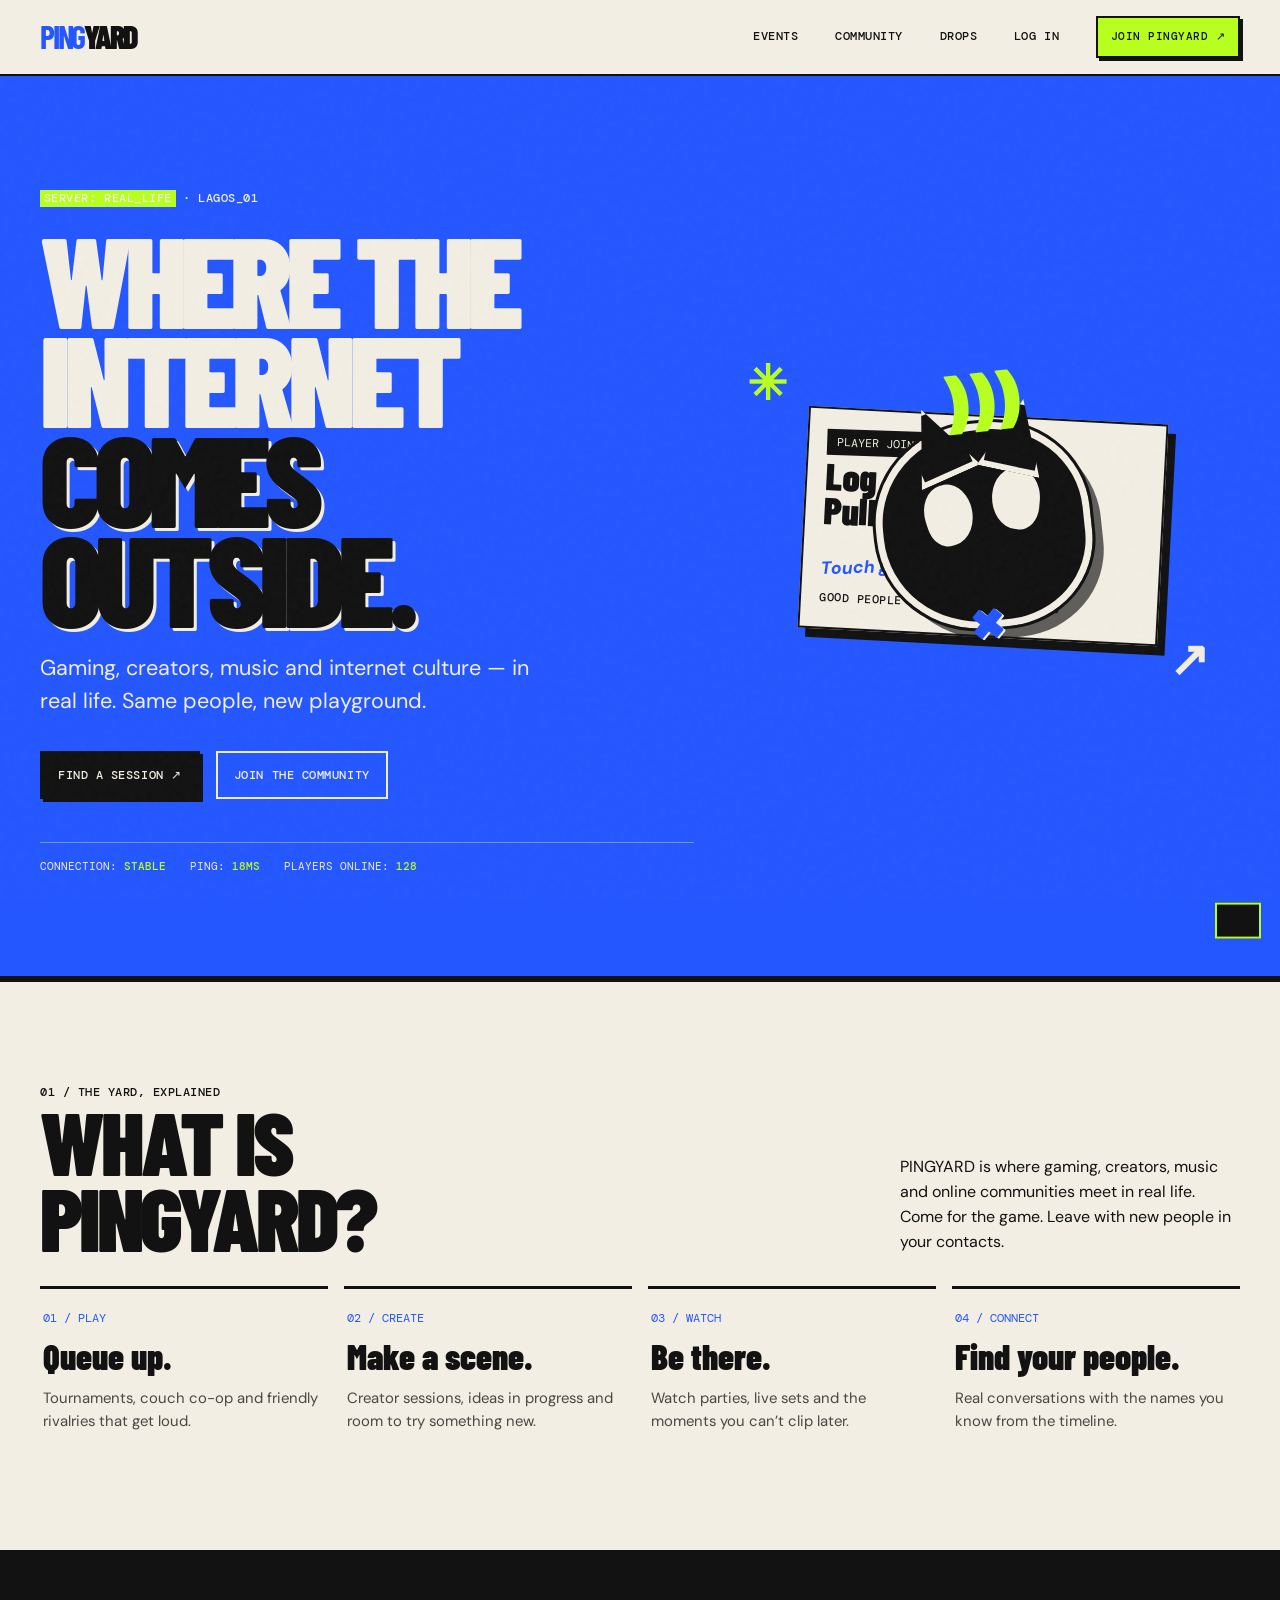
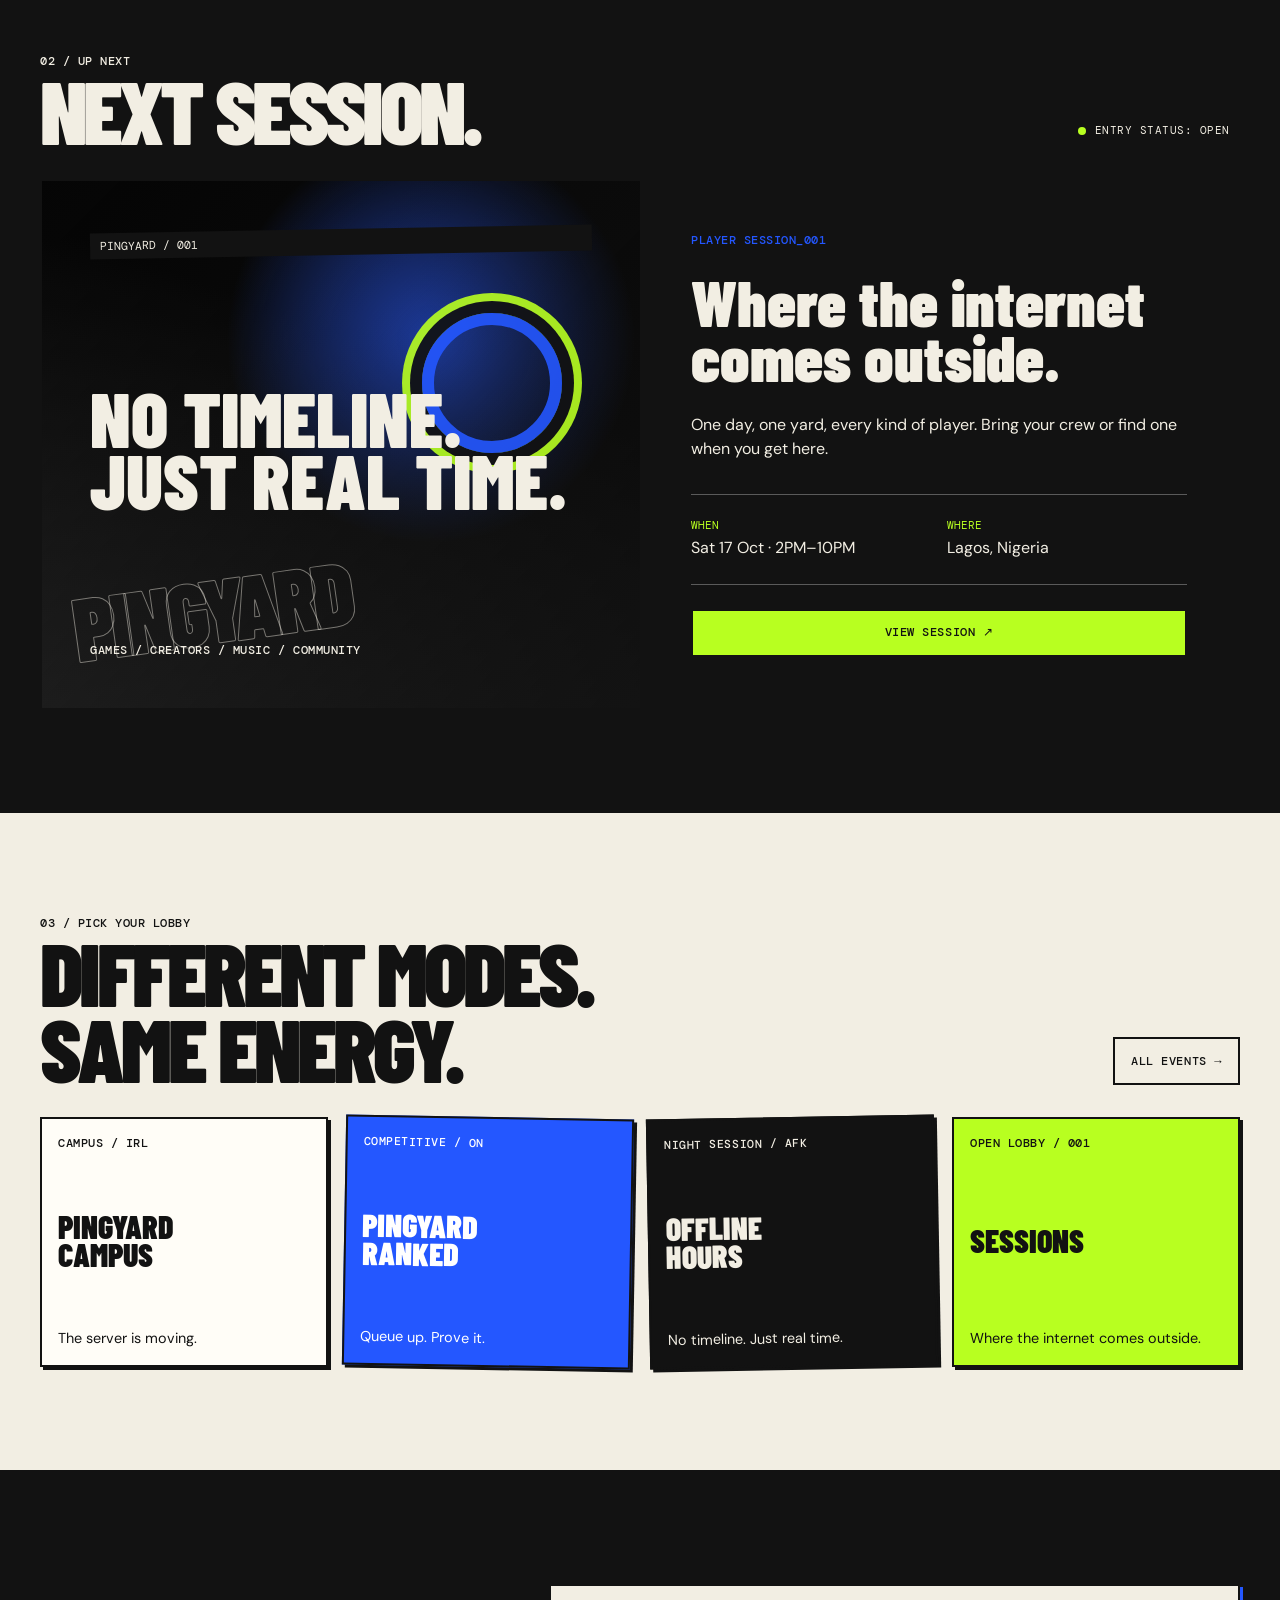
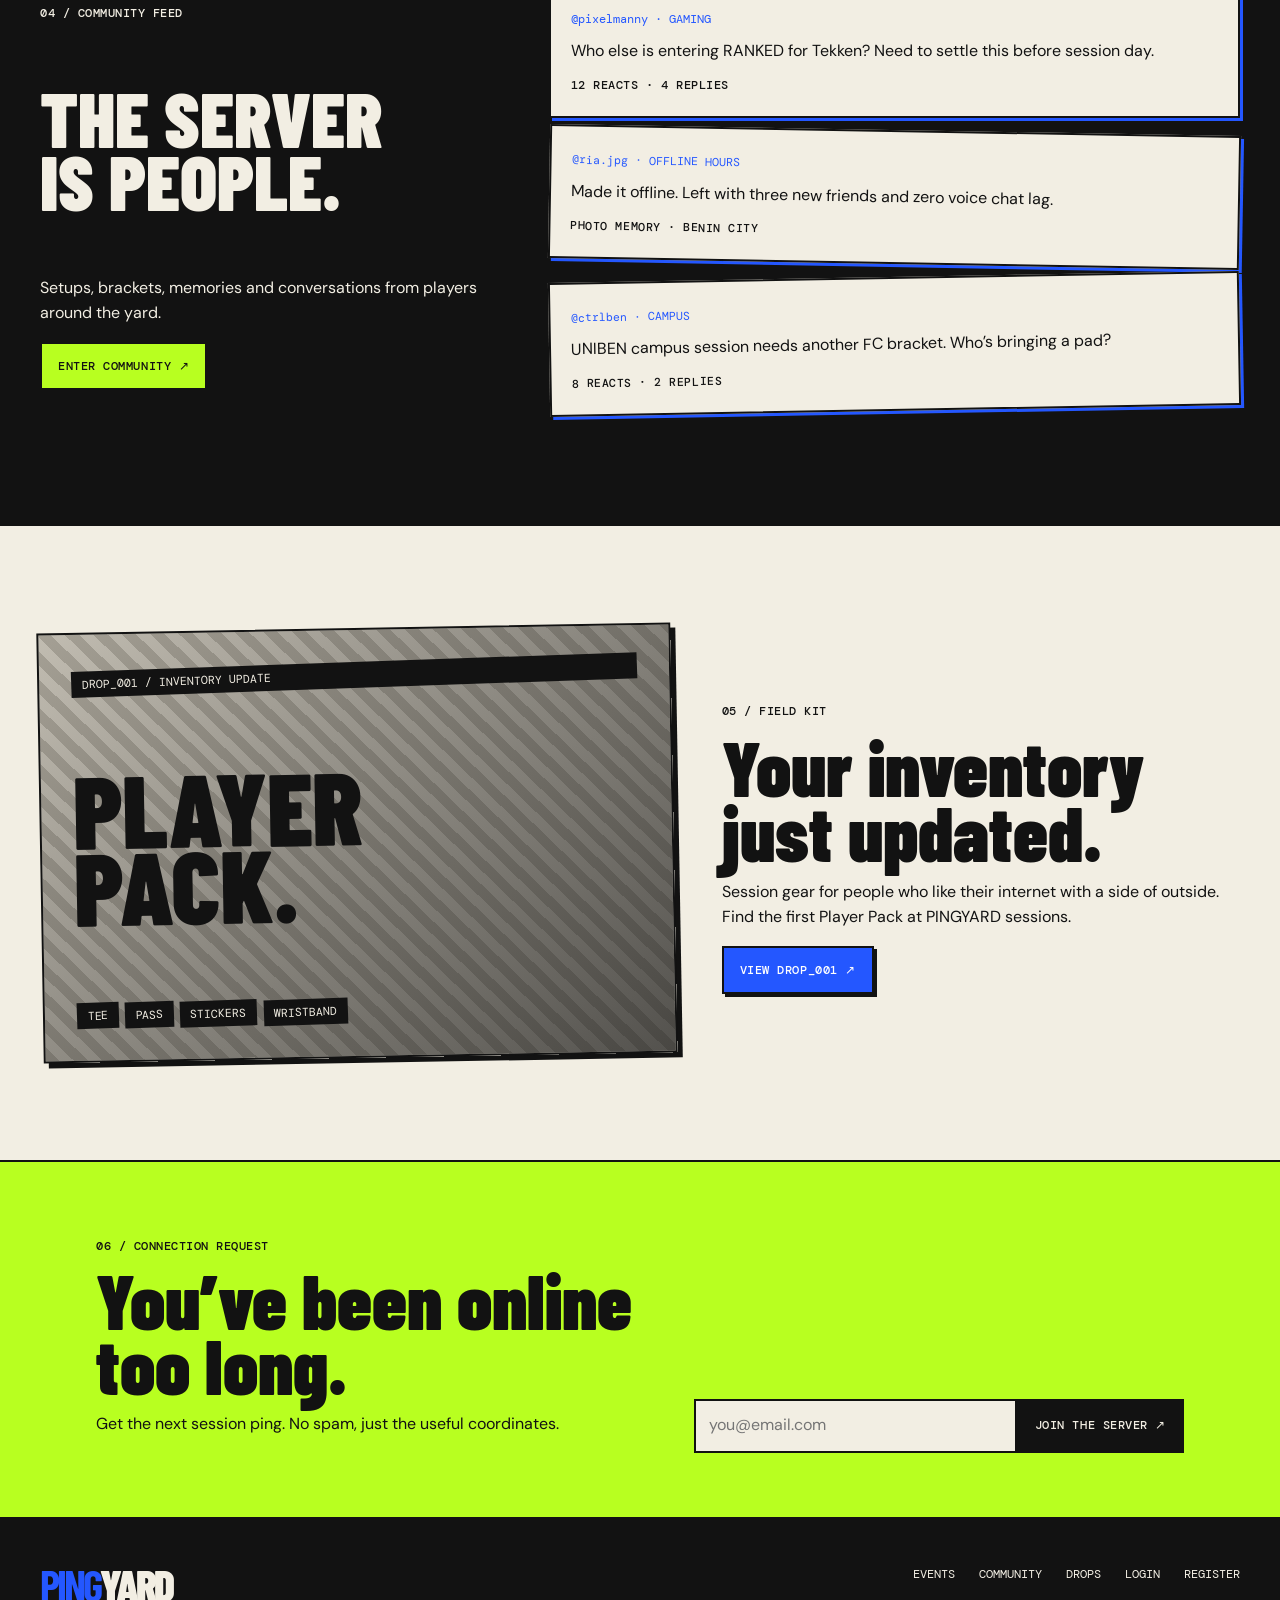
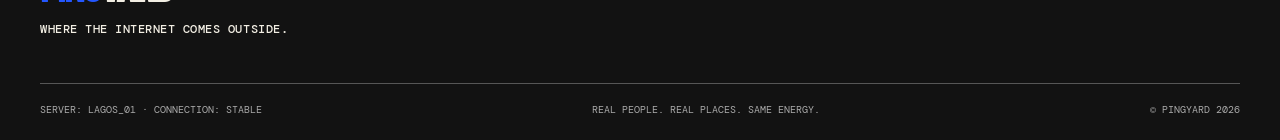
==== index.html @ 85963f4a "Add initial HTML structure for PINGYARD website including community, drops, events, and session page" ====
<!doctype html>
<html lang="en"><head><meta charset="utf-8"><meta name="viewport" content="width=device-width,initial-scale=1"><meta name="theme-color" content="#f2eee3"><meta name="description" content="Gaming, creators, music and internet culture — in real life. Find your next PINGYARD session."><meta property="og:title" content="PINGYARD — Where the Internet Comes Outside"><meta property="og:description" content="Gaming, creators, music and internet culture — in real life."><title>PINGYARD — Where the Internet Comes Outside</title><link rel="stylesheet" href="assets/css/main.css"></head>
<body><header class="site-header"><nav class="wrap nav-inner" aria-label="Main navigation"><a class="wordmark" href="./" aria-label="PINGYARD home"><b>PING</b>YARD</a><button class="nav-toggle" aria-label="Open menu" aria-expanded="false" aria-controls="primary-links"><span></span><span></span><span></span></button><div class="nav-links" id="primary-links"><a class="nav-link" href="events/">Events</a><a class="nav-link" href="community/">Community</a><a class="nav-link" href="drops/">Drops</a><a class="nav-link" href="login/">Log in</a><a class="button lime-btn nav-join" href="register/">Join PINGYARD ↗</a></div></nav></header>
<main><section class="hero"><div class="wrap hero-grid"><div><p class="eyebrow"><span class="marker">SERVER: REAL_LIFE</span> · LAGOS_01</p><h1>Where the internet <span>comes outside.</span></h1><p class="hero-copy">Gaming, creators, music and internet culture — in real life. Same people, new playground.</p><div class="hero-actions"><a class="button dark" href="events/">Find a session ↗</a><a class="button outline" href="community/">Join the community</a></div><div class="hero-stats"><span>Connection: <strong>stable</strong></span><span>Ping: <strong><span data-ping>18</span>ms</strong></span><span>Players online: <strong>128</strong></span></div></div><div class="hero-art" aria-label="PINGYARD glitch imp mascot illustration"><span class="spark one" aria-hidden="true">✳</span><span class="spark two" aria-hidden="true">↗</span><div class="imp" aria-hidden="true"><span class="imp-ping">)))</span><span class="imp-eye"></span><span class="imp-x">×</span></div><aside class="paper-card"><span class="tape-label">PLAYER JOINED</span><h2>Log off.<br>Pull up.</h2><p class="scribble">Touch grass. Bring a controller.</p><span class="eyebrow">GOOD PEOPLE / BETTER PLAYGROUNDS</span></aside></div></div></section>
<section class="section wrap"><div class="section-head"><div><p class="eyebrow section-kicker">01 / The yard, explained</p><h2>What is<br>PINGYARD?</h2></div><p>PINGYARD is where gaming, creators, music and online communities meet in real life. Come for the game. Leave with new people in your contacts.</p></div><div class="category-grid"><article class="category"><span class="category-no">01 / PLAY</span><h3>Queue up.</h3><p>Tournaments, couch co-op and friendly rivalries that get loud.</p></article><article class="category"><span class="category-no">02 / CREATE</span><h3>Make a scene.</h3><p>Creator sessions, ideas in progress and room to try something new.</p></article><article class="category"><span class="category-no">03 / WATCH</span><h3>Be there.</h3><p>Watch parties, live sets and the moments you can’t clip later.</p></article><article class="category"><span class="category-no">04 / CONNECT</span><h3>Find your people.</h3><p>Real conversations with the names you know from the timeline.</p></article></div></section>
<section class="section dark-section"><div class="wrap"><div class="section-head"><div><p class="eyebrow section-kicker">02 / Up next</p><h2>Next session.</h2></div><span class="status-label">Entry status: open</span></div><div class="session-feature"><div class="session-poster"><span class="tape-label">PINGYARD / 001</span><div class="poster-sun" aria-hidden="true"></div><strong class="poster-title">No timeline.<br>Just real time.</strong><span class="eyebrow">GAMES / CREATORS / MUSIC / COMMUNITY</span></div><div class="session-info"><span class="eyebrow blue">PLAYER SESSION_001</span><h3>Where the internet comes outside.</h3><p>One day, one yard, every kind of player. Bring your crew or find one when you get here.</p><div class="event-meta"><div><strong>WHEN</strong>Sat 17 Oct · 2PM–10PM</div><div><strong>WHERE</strong>Lagos, Nigeria</div></div><a class="button lime-btn" href="events/session-001/">View session ↗</a></div></div></div></section>
<section class="section wrap"><div class="section-head"><div><p class="eyebrow section-kicker">03 / Pick your lobby</p><h2>Different modes.<br>Same energy.</h2></div><a class="button outline" href="events/">All events →</a></div><div class="type-grid"><article class="type-card"><span class="eyebrow">CAMPUS / IRL</span><h3>PINGYARD<br>Campus</h3><p>The server is moving.</p></article><article class="type-card"><span class="eyebrow">COMPETITIVE / ON</span><h3>PINGYARD<br>Ranked</h3><p>Queue up. Prove it.</p></article><article class="type-card"><span class="eyebrow">NIGHT SESSION / AFK</span><h3>Offline<br>Hours</h3><p>No timeline. Just real time.</p></article><article class="type-card"><span class="eyebrow">OPEN LOBBY / 001</span><h3>Sessions</h3><p>Where the internet comes outside.</p></article></div></section>
<section class="section dark-section"><div class="wrap community-tease"><div><p class="eyebrow section-kicker">04 / Community feed</p><h2 class="tease-note">The server<br>is people.</h2><p>Setups, brackets, memories and conversations from players around the yard.</p><a class="button lime-btn" href="community/">Enter community ↗</a></div><div><article class="post-mini"><span class="player">@pixelmanny · GAMING</span><p>Who else is entering RANKED for Tekken? Need to settle this before session day.</p><span class="eyebrow">12 REACTS · 4 REPLIES</span></article><article class="post-mini"><span class="player">@ria.jpg · OFFLINE HOURS</span><p>Made it offline. Left with three new friends and zero voice chat lag.</p><span class="eyebrow">PHOTO MEMORY · BENIN CITY</span></article><article class="post-mini"><span class="player">@ctrlben · CAMPUS</span><p>UNIBEN campus session needs another FC bracket. Who’s bringing a pad?</p><span class="eyebrow">8 REACTS · 2 REPLIES</span></article></div></div></section>
<section class="section wrap"><div class="pack-feature"><div class="pack-art"><span class="tape-label">DROP_001 / INVENTORY UPDATE</span><h3>Player<br>Pack.</h3><div class="pack-items"><span class="tape-label">TEE</span><span class="tape-label">PASS</span><span class="tape-label">STICKERS</span><span class="tape-label">WRISTBAND</span></div></div><div class="pack-copy"><p class="eyebrow">05 / Field kit</p><h2>Your inventory just updated.</h2><p>Session gear for people who like their internet with a side of outside. Find the first Player Pack at PINGYARD sessions.</p><a class="button" href="drops/">View Drop_001 ↗</a></div></div></section>
<section class="newsletter"><div class="wrap newsletter-inner"><div><p class="eyebrow">06 / Connection request</p><h2>You’ve been online<br>too long.</h2><p>Get the next session ping. No spam, just the useful coordinates.</p></div><form class="newsletter-form" id="newsletter-form"><label class="hidden" for="newsletter-email">Email address</label><input id="newsletter-email" name="email" type="email" placeholder="you@email.com" required><button class="button dark" type="submit">Join the server ↗</button></form></div></section></main>
<footer class="site-footer"><div class="wrap"><div class="footer-top"><div class="footer-brand"><a class="wordmark" href="./"><b>PING</b>YARD</a><p class="eyebrow">Where the internet comes outside.</p></div><div class="footer-links"><a href="events/">Events</a><a href="community/">Community</a><a href="drops/">Drops</a><a href="login/">Login</a><a href="register/">Register</a></div></div><div class="footer-bottom"><span>SERVER: LAGOS_01 · CONNECTION: STABLE</span><span>REAL PEOPLE. REAL PLACES. SAME ENERGY.</span><span>© PINGYARD 2026</span></div></div></footer><div class="toast" id="toast" role="status" aria-live="polite"></div><script src="assets/js/main.js" defer></script></body></html>
---- assets/css/main.css ----
@import url('https://fonts.googleapis.com/css2?family=Barlow+Condensed:wght@600;700;800;900&family=DM+Mono:wght@400;500&family=DM+Sans:wght@400;500;600;700;800&display=swap');
:root{--blue:#2457ff;--lime:#b8ff20;--orange:#ff5a1f;--ink:#121212;--paper:#f2eee3;--white:#fffdf7;--muted:#77756f;--line:rgba(18,18,18,.2);--mono:'DM Mono',monospace;--display:'Barlow Condensed',Impact,sans-serif;--body:'DM Sans',Arial,sans-serif;--space:clamp(1rem,3vw,2rem);--max:1200px;--shadow:5px 5px 0 var(--ink)}
*{box-sizing:border-box}html{scroll-behavior:smooth}body{margin:0;background:var(--paper);color:var(--ink);font:16px/1.55 var(--body);overflow-x:hidden}body:before{content:"";position:fixed;inset:0;pointer-events:none;z-index:10;opacity:.12;background-image:url("data:image/svg+xml,%3Csvg viewBox='0 0 180 180' xmlns='http://www.w3.org/2000/svg'%3E%3Cfilter id='n'%3E%3CfeTurbulence type='fractalNoise' baseFrequency='.8' numOctaves='3' stitchTiles='stitch'/%3E%3C/filter%3E%3Crect width='100%25' height='100%25' filter='url(%23n)' opacity='.22'/%3E%3C/svg%3E")}img{max-width:100%;display:block}a{color:inherit}button,input,textarea,select{font:inherit}button,a{touch-action:manipulation}button:focus-visible,a:focus-visible,input:focus-visible,textarea:focus-visible,select:focus-visible{outline:3px solid var(--blue);outline-offset:3px}.wrap{width:min(var(--max),calc(100% - 2*var(--space)));margin-inline:auto}.eyebrow,.mono,.status-label,.tag,.nav-link,.button,.filter-btn,.system-panel,.meta{font-family:var(--mono);text-transform:uppercase;letter-spacing:.045em}.eyebrow{font-size:.72rem;font-weight:500}.blue{color:var(--blue)}.lime{color:#548100}.marker{background:var(--lime);padding:.1em .34em;box-decoration-break:clone;-webkit-box-decoration-break:clone}.tape-label{display:inline-block;padding:.35rem .65rem;background:var(--ink);color:var(--paper);font: .72rem var(--mono);transform:rotate(-1deg);text-transform:uppercase}.status-label{display:inline-flex;align-items:center;gap:.55rem;background:var(--ink);color:var(--paper);padding:.45rem .65rem;font-size:.69rem}.status-label:before{content:"";width:8px;height:8px;background:var(--lime);border-radius:50%;animation:blink 1.5s steps(2) infinite}.status-label.orange:before{background:var(--orange)}@keyframes blink{50%{opacity:.22}}.button{display:inline-flex;align-items:center;justify-content:center;min-height:48px;padding:.8rem 1rem;background:var(--blue);border:2px solid var(--ink);box-shadow:3px 3px 0 var(--ink);color:white;text-decoration:none;font-size:.76rem;font-weight:500;transition:transform .16s,box-shadow .16s;cursor:pointer}.button:hover{transform:translate(2px,2px);box-shadow:1px 1px 0 var(--ink)}.button.dark{background:var(--ink);color:var(--paper)}.button.lime-btn{background:var(--lime);color:var(--ink)}.button.outline{background:transparent;color:var(--ink);box-shadow:none}.site-header{position:sticky;top:0;z-index:20;background:var(--paper);border-bottom:2px solid var(--ink)}.nav-inner{min-height:74px;display:flex;align-items:center;justify-content:space-between;gap:1rem}.wordmark{text-decoration:none;font:900 2rem/.85 var(--display);letter-spacing:-.07em;color:var(--ink);white-space:nowrap}.wordmark b{color:var(--blue)}.nav-links{display:flex;align-items:center;gap:clamp(1rem,3vw,2.3rem)}.nav-link{text-decoration:none;font-size:.72rem;font-weight:500;position:relative}.nav-link:hover,.nav-link[aria-current=page]{color:var(--blue)}.nav-link[aria-current=page]:after{content:"";position:absolute;bottom:-8px;left:0;width:100%;height:4px;background:var(--lime)}.nav-join{min-height:42px;padding:.55rem .8rem;font-size:.7rem}.nav-toggle{display:none;border:2px solid var(--ink);background:transparent;padding:.5rem;min-width:44px;min-height:44px}.nav-toggle span{display:block;width:21px;height:2px;background:var(--ink);margin:4px}.hero{background:var(--blue);color:var(--paper);position:relative;overflow:hidden;border-bottom:6px solid var(--ink)}.hero-grid{display:grid;grid-template-columns:1.12fr .88fr;gap:2rem;align-items:center;min-height:min(690px,calc(100vh - 74px));padding-block:clamp(3rem,8vw,7rem)}.hero h1{font:900 clamp(4.6rem,10vw,9.8rem)/.78 var(--display);letter-spacing:-.055em;margin:1.3rem 0 1.5rem;text-transform:uppercase;max-width:760px}.hero h1 span{display:block;color:var(--ink);text-shadow:3px 3px 0 var(--paper);}.hero-copy{font-size:clamp(1.1rem,2vw,1.35rem);max-width:490px}.hero-actions{display:flex;gap:1rem;flex-wrap:wrap;margin-top:2rem}.hero .button.outline{border-color:var(--paper);color:var(--paper)}.hero-art{position:relative;min-height:435px;display:grid;place-items:center}.paper-card{position:absolute;background:var(--paper);color:var(--ink);box-shadow:8px 9px 0 var(--ink);border:2px solid var(--ink);padding:1.15rem;transform:rotate(3deg);width:min(360px,90%)}.paper-card h2{font:900 2.35rem/.9 var(--display);margin:.3rem 0}.paper-card .scribble{font:italic 700 1.1rem var(--body);transform:rotate(-5deg);color:var(--blue)}.imp{width:215px;height:205px;background:var(--ink);border:7px solid var(--paper);outline:3px solid var(--ink);border-radius:48% 46% 42% 48%;position:relative;transform:rotate(-6deg);box-shadow:10px 12px 0 rgba(18,18,18,.65);z-index:1}.imp:before,.imp:after{content:"";position:absolute;top:-28px;width:52px;height:62px;background:var(--ink);border:6px solid var(--paper);clip-path:polygon(50% 0,100% 100%,0 100%)}.imp:before{left:30px;transform:rotate(-18deg)}.imp:after{right:27px;transform:rotate(18deg)}.imp-eye{position:absolute;top:51px;left:43px;width:48px;height:61px;background:var(--paper);border-radius:55% 50% 60% 42%;transform:rotate(-12deg)}.imp-eye:after{content:"";position:absolute;right:-69px;top:5px;width:48px;height:61px;background:var(--paper);border-radius:50% 55% 42% 60%;transform:rotate(23deg)}.imp-ping{position:absolute;top:-56px;left:72px;color:var(--lime);font:900 4.4rem/.7 var(--display);z-index:2}.imp-x{position:absolute;bottom:-23px;left:78px;font:900 5rem/.7 var(--display);color:var(--blue);text-shadow:2px 2px var(--paper);z-index:2}.spark{position:absolute;font:900 3rem var(--display);color:var(--lime)}.spark.one{left:4%;top:10%}.spark.two{right:6%;bottom:13%;color:var(--paper)}.hero-stats{display:flex;gap:1.5rem;flex-wrap:wrap;margin-top:2.7rem;padding-top:1rem;border-top:1px solid rgba(255,255,255,.35);font: .68rem var(--mono);text-transform:uppercase}.hero-stats strong{color:var(--lime);font-weight:500}.section{padding-block:clamp(4rem,8vw,7rem)}.section-head{display:flex;align-items:end;justify-content:space-between;gap:2rem;margin-bottom:2rem}.section-head h2,.page-title{font:900 clamp(3rem,7vw,6.2rem)/.85 var(--display);letter-spacing:-.045em;text-transform:uppercase;margin:0}.section-head p{max-width:340px;margin:0}.section-kicker{margin:0 0 .8rem}.category-grid{display:grid;grid-template-columns:repeat(4,1fr);gap:1rem}.category{border-top:3px solid var(--ink);padding:1rem .2rem 0}.category-no{font: .72rem var(--mono);color:var(--blue)}.category h3{font:900 2.2rem/.9 var(--display);margin:.65rem 0}.category p{font-size:.93rem;color:#484743}.dark-section{background:var(--ink);color:var(--paper)}.session-feature{display:grid;grid-template-columns:1fr 1fr;min-height:430px;background:var(--ink);color:var(--paper);border:2px solid var(--ink);box-shadow:var(--shadow)}.session-poster{min-height:410px;display:flex;flex-direction:column;justify-content:space-between;padding:clamp(1.5rem,4vw,3rem);background:linear-gradient(135deg,rgba(18,18,18,.12),rgba(18,18,18,.78)),radial-gradient(circle at 65% 30%,var(--blue),transparent 38%),linear-gradient(20deg,#242424,#030303 65%);position:relative;overflow:hidden}.session-poster:after{content:"PINGYARD";position:absolute;left:5%;bottom:12%;font:900 clamp(3rem,7vw,7rem)/.8 var(--display);letter-spacing:-.07em;color:transparent;-webkit-text-stroke:1px rgba(242,238,227,.45);transform:rotate(-8deg)}.poster-title{position:relative;z-index:1;font:900 clamp(3.1rem,6vw,5rem)/.8 var(--display);text-transform:uppercase}.poster-sun{position:absolute;right:13%;top:25%;width:140px;height:140px;border:12px solid var(--blue);border-radius:50%;box-shadow:0 0 0 12px var(--ink),0 0 0 20px var(--lime);opacity:.9}.session-info{padding:clamp(1.5rem,4vw,3.25rem);display:flex;flex-direction:column;justify-content:center}.session-info h3{font:900 clamp(2.5rem,5vw,4.2rem)/.86 var(--display);margin:1.5rem 0 .8rem}.event-meta{display:grid;grid-template-columns:1fr 1fr;gap:1rem;padding:1.4rem 0;border-top:1px solid #5a5a5a;border-bottom:1px solid #5a5a5a;margin:1rem 0 1.5rem}.event-meta strong{display:block;font: .7rem var(--mono);color:var(--lime);margin-bottom:.3rem}.type-grid{display:grid;grid-template-columns:repeat(4,1fr);gap:1rem}.type-card{min-height:250px;border:2px solid var(--ink);padding:1rem;display:flex;flex-direction:column;justify-content:space-between;background:var(--white);box-shadow:3px 3px var(--ink);transition:transform .2s}.type-card:nth-child(2){background:var(--blue);color:white;transform:rotate(1deg)}.type-card:nth-child(3){background:var(--ink);color:var(--paper);transform:rotate(-1deg)}.type-card:nth-child(4){background:var(--lime)}.type-card:hover{transform:translateY(-5px) rotate(0)}.type-card h3{font:900 2rem/.88 var(--display);text-transform:uppercase;margin:.6rem 0}.type-card p{margin:0;font-size:.9rem}.community-tease{display:grid;grid-template-columns:.8fr 1.2fr;gap:3rem;align-items:center}.tease-note{font:900 clamp(3rem,6vw,5.8rem)/.82 var(--display);text-transform:uppercase}.post-mini{padding:1.25rem;background:var(--paper);color:var(--ink);border:2px solid var(--ink);margin:.75rem 0;box-shadow:3px 3px var(--blue)}.post-mini:nth-child(2){transform:rotate(1deg)}.post-mini:nth-child(3){transform:rotate(-1deg)}.post-mini p{margin:.5rem 0}.player{font: .72rem var(--mono);color:var(--blue)}.pack-feature{display:grid;grid-template-columns:1.1fr .9fr;gap:3rem;align-items:center}.pack-art{min-height:430px;background:linear-gradient(140deg,rgba(18,18,18,.2),rgba(18,18,18,.7)),repeating-linear-gradient(45deg,#c9c3b5 0 10px,#ede7d9 10px 20px);border:2px solid var(--ink);padding:2rem;display:flex;flex-direction:column;justify-content:space-between;box-shadow:var(--shadow);transform:rotate(-1deg)}.pack-art h3{font:900 clamp(4rem,8vw,7rem)/.75 var(--display);margin:1rem 0;text-transform:uppercase;max-width:6ch}.pack-items{display:flex;gap:.4rem;flex-wrap:wrap}.pack-copy h2{font:900 clamp(3rem,6vw,5rem)/.85 var(--display);margin:.8rem 0 1rem}.newsletter{background:var(--lime);padding:clamp(2rem,6vw,4rem);border-block:2px solid var(--ink)}.newsletter-inner{display:flex;align-items:end;justify-content:space-between;gap:2rem}.newsletter h2{font:900 clamp(2.8rem,6vw,5rem)/.84 var(--display);margin:.5rem 0}.newsletter-form{display:flex;max-width:490px;width:100%}.newsletter-form input{min-width:0;flex:1;padding:.8rem;border:2px solid var(--ink);background:var(--paper)}.newsletter-form .button{box-shadow:none}.site-footer{background:var(--ink);color:var(--paper);padding:3rem 0 1.5rem}.footer-top{display:flex;justify-content:space-between;gap:2rem;align-items:start;padding-bottom:2rem;border-bottom:1px solid #565656}.footer-brand .wordmark{color:var(--paper);font-size:2.7rem}.footer-links{display:flex;gap:1.5rem;flex-wrap:wrap;font: .72rem var(--mono);text-transform:uppercase}.footer-links a{text-decoration:none}.footer-bottom{display:flex;justify-content:space-between;gap:1rem;padding-top:1.2rem;font: .65rem var(--mono);color:#aaa}.page-hero{padding:clamp(3.5rem,8vw,6rem) 0 2.5rem;border-bottom:2px solid var(--ink);background:var(--paper)}.page-hero p{max-width:580px;margin:1.1rem 0 0}.page-title{font-size:clamp(3.8rem,10vw,8rem)}.filters{display:flex;align-items:center;gap:.65rem;flex-wrap:wrap;margin:1.5rem 0 2rem}.filter-btn{background:transparent;border:1px solid var(--ink);padding:.55rem .75rem;font-size:.68rem;cursor:pointer}.filter-btn[aria-pressed=true]{background:var(--ink);color:var(--lime)}.event-grid{display:grid;grid-template-columns:repeat(2,1fr);gap:1.2rem}.event-card{border:2px solid var(--ink);background:var(--white);box-shadow:4px 4px 0 var(--ink);display:grid;grid-template-columns:.85fr 1.15fr;min-height:240px}.event-thumb{padding:1rem;display:flex;flex-direction:column;justify-content:space-between;background:var(--blue);color:white;overflow:hidden;position:relative}.event-thumb:after{content:"";position:absolute;width:150px;height:150px;border:12px solid rgba(255,255,255,.75);border-radius:50%;right:-38px;bottom:22px;box-shadow:0 0 0 12px rgba(18,18,18,.8),0 0 0 20px var(--lime)}.event-card:nth-child(2) .event-thumb{background:var(--lime);color:var(--ink)}.event-card:nth-child(3) .event-thumb{background:var(--ink)}.event-card:nth-child(4) .event-thumb{background:var(--orange)}.event-thumb strong{font:900 2rem/.85 var(--display);position:relative;z-index:1}.event-details{padding:1.2rem;display:flex;flex-direction:column;align-items:start}.event-details h2{font:900 1.8rem/.9 var(--display);margin:.7rem 0}.event-details p{margin:.25rem 0 .9rem;font-size:.9rem}.event-details .button{margin-top:auto}.detail-hero{background:var(--ink);color:var(--paper);padding:clamp(3rem,7vw,6rem) 0}.detail-grid{display:grid;grid-template-columns:.85fr 1.15fr;gap:3rem;align-items:center}.detail-poster{aspect-ratio:4/5;background:radial-gradient(circle at 65% 25%,var(--blue),transparent 32%),linear-gradient(145deg,#202020,#050505);border:7px solid var(--paper);outline:2px solid var(--ink);padding:1.5rem;display:flex;flex-direction:column;justify-content:space-between;transform:rotate(-2deg);box-shadow:10px 10px var(--blue)}.detail-poster h2{font:900 clamp(3rem,7vw,6rem)/.8 var(--display);margin:0}.detail-content h1{font:900 clamp(3.2rem,7vw,6.5rem)/.8 var(--display);margin:1.3rem 0}.detail-content p{max-width:520px}.detail-facts{display:flex;gap:1.2rem;flex-wrap:wrap;font: .72rem var(--mono);text-transform:uppercase;margin:1.5rem 0}.detail-section-grid{display:grid;grid-template-columns:1fr 1fr;gap:3rem}.activity-list{display:grid;grid-template-columns:1fr 1fr;gap:.7rem}.activity-list span{padding:.8rem;border-bottom:1px solid var(--line);font-weight:700}.system-panel{background:var(--ink);color:var(--paper);padding:1.2rem;font-size:.72rem}.system-panel strong{color:var(--lime)}.community-layout{display:grid;grid-template-columns:minmax(0,760px) minmax(220px,300px);gap:2rem;align-items:start}.community-toolbar{display:flex;align-items:center;justify-content:space-between;gap:1rem;flex-wrap:wrap}.post-card{background:var(--white);border:2px solid var(--ink);padding:1.2rem;margin:1rem 0;box-shadow:3px 3px 0 var(--ink)}.post-head{display:flex;gap:.7rem;align-items:center}.avatar{width:42px;height:42px;border-radius:50%;background:var(--blue);color:white;display:grid;place-items:center;font:900 1.1rem var(--display);border:2px solid var(--ink)}.post-head .player{color:var(--ink);font-weight:700}.post-head small{display:block;color:var(--muted);font: .66rem var(--mono)}.post-category{margin-left:auto;font: .65rem var(--mono);text-transform:uppercase;background:var(--lime);padding:.3rem .45rem}.post-card>p{margin:1rem 0}.post-photo{height:180px;display:grid;place-items:center;background:linear-gradient(135deg,var(--blue),#101010);color:white;font:900 2rem var(--display);text-align:center;text-transform:uppercase}.post-actions{display:flex;gap:.7rem;border-top:1px solid var(--line);padding-top:.8rem}.text-button{border:0;background:transparent;cursor:pointer;font: .7rem var(--mono);text-transform:uppercase;padding:.35rem}.text-button[aria-pressed=true]{color:var(--blue)}.comments{display:none;border-top:1px solid var(--line);padding-top:.8rem;margin-top:.8rem}.comments.open{display:block}.comment-row{font-size:.86rem;padding:.5rem 0}.side-card{padding:1.2rem;border:2px solid var(--ink);background:var(--lime);margin:1rem 0}.side-card h3{font:900 1.7rem/.9 var(--display);margin:.4rem 0}.side-card p{font-size:.88rem}.form-card{background:var(--white);border:2px solid var(--ink);padding:clamp(1.3rem,4vw,2.5rem);box-shadow:var(--shadow)}.form-field{display:grid;gap:.35rem;margin:1rem 0}.form-field label{font: .7rem var(--mono);text-transform:uppercase}.form-field input,.form-field textarea,.form-field select{width:100%;padding:.8rem .85rem;border:1.5px solid var(--ink);background:var(--paper);min-height:48px}.form-field textarea{min-height:120px;resize:vertical}.form-help{font-size:.78rem;color:#555}.form-layout{display:grid;grid-template-columns:1fr .8fr;gap:3rem;align-items:center;padding-block:4rem}.auth-art{background:var(--blue);color:var(--paper);padding:2rem;min-height:480px;display:flex;flex-direction:column;justify-content:space-between;overflow:hidden;position:relative;border:2px solid var(--ink)}.auth-art h2{font:900 clamp(3rem,7vw,6rem)/.8 var(--display);margin:0;position:relative;z-index:1}.auth-art .imp{transform:scale(1.2) rotate(8deg);align-self:center;margin:2rem}.auth-note{background:var(--lime);color:var(--ink);padding:.6rem;font:italic 700 1.2rem var(--body);align-self:end;transform:rotate(-3deg)}.modal-backdrop{position:fixed;inset:0;z-index:50;background:rgba(18,18,18,.72);display:none;place-items:center;padding:1rem}.modal-backdrop.open{display:grid}.modal{background:var(--paper);border:3px solid var(--ink);box-shadow:8px 8px 0 var(--blue);width:min(560px,100%);max-height:min(90vh,850px);overflow:auto;padding:1.4rem}.modal-head{display:flex;align-items:start;justify-content:space-between}.modal-head h2{font:900 2.5rem/.9 var(--display);margin:.3rem 0}.modal-close{background:none;border:2px solid var(--ink);width:42px;height:42px;font-size:1.35rem;cursor:pointer}.toast{position:fixed;bottom:1.2rem;right:1.2rem;z-index:60;background:var(--ink);color:var(--lime);padding:1rem 1.3rem;border:2px solid var(--lime);font: .72rem var(--mono);transform:translateY(160%);transition:transform .2s}.toast.show{transform:translateY(0)}.empty-state{text-align:center;padding:2rem;border:1px dashed var(--ink);margin:1rem 0}.hidden{display:none!important}
@media(max-width:850px){.nav-links{gap:1rem}.nav-link{font-size:.66rem}.hero-grid{grid-template-columns:1.05fr .95fr}.hero-art{min-height:350px}.category-grid,.type-grid{grid-template-columns:repeat(2,1fr)}.community-layout{grid-template-columns:1fr}.community-sidebar{display:grid;grid-template-columns:1fr 1fr;gap:1rem}.event-grid{grid-template-columns:1fr}.form-layout{gap:1.5rem}}
@media(max-width:640px){:root{--space:1.15rem}.nav-inner{min-height:64px}.nav-toggle{display:block}.nav-join{display:none}.nav-links{display:none;position:absolute;top:64px;left:0;right:0;padding:1rem 1.15rem 1.3rem;background:var(--paper);border-bottom:2px solid var(--ink);flex-direction:column;align-items:stretch;gap:0}.nav-links.open{display:flex}.nav-link{padding:.85rem 0;border-bottom:1px solid var(--line);font-size:.78rem}.nav-link[aria-current=page]:after{display:none}.hero-grid{grid-template-columns:1fr;min-height:unset;padding-block:3.2rem 2rem;gap:1rem}.hero h1{font-size:clamp(4rem,19vw,6.8rem);margin:.9rem 0 1.1rem}.hero-copy{font-size:1rem}.hero-art{min-height:295px;margin-top:.7rem}.imp{transform:scale(.78) rotate(-6deg)}.paper-card{width:250px;padding:.8rem}.paper-card h2{font-size:1.8rem}.hero-stats{gap:.7rem 1.2rem;margin-top:1.8rem}.section-head{display:block}.section-head p{margin-top:1rem}.category-grid{gap:1.5rem .9rem}.category h3{font-size:1.9rem}.session-feature,.pack-feature,.community-tease,.detail-grid,.detail-section-grid,.form-layout{grid-template-columns:1fr}.session-poster{min-height:330px}.session-info{padding:1.4rem}.type-grid{gap:.7rem}.type-card{min-height:210px;padding:.8rem}.type-card h3{font-size:1.7rem}.tease-note{font-size:3.3rem}.pack-art{min-height:340px}.newsletter-inner{display:block}.newsletter-form{margin-top:1.5rem}.footer-top,.footer-bottom{display:block}.footer-links{margin-top:1.5rem;gap:1rem}.footer-bottom span{display:block;margin-top:.6rem}.page-title{font-size:clamp(3.7rem,19vw,6rem)}.event-card{grid-template-columns:.75fr 1.25fr;min-height:225px}.event-thumb strong{font-size:1.55rem}.event-details{padding:.9rem}.event-details h2{font-size:1.5rem}.detail-poster{aspect-ratio:1/1;max-width:340px;margin:0 auto}.detail-content h1{font-size:3.7rem}.activity-list{grid-template-columns:1fr 1fr}.community-sidebar{grid-template-columns:1fr}.auth-art{min-height:330px}.auth-art .imp{transform:scale(.8) rotate(8deg);margin:1rem}.form-layout{padding-block:2rem}.form-layout>section{order:0}.form-layout>.auth-art{order:-1}.post-card{padding:1rem}.filters{gap:.45rem}.filter-btn{padding:.5rem .6rem;font-size:.62rem}}
@media(prefers-reduced-motion:reduce){*,*:before,*:after{scroll-behavior:auto!important;animation-duration:.01ms!important;animation-iteration-count:1!important;transition-duration:.01ms!important}}
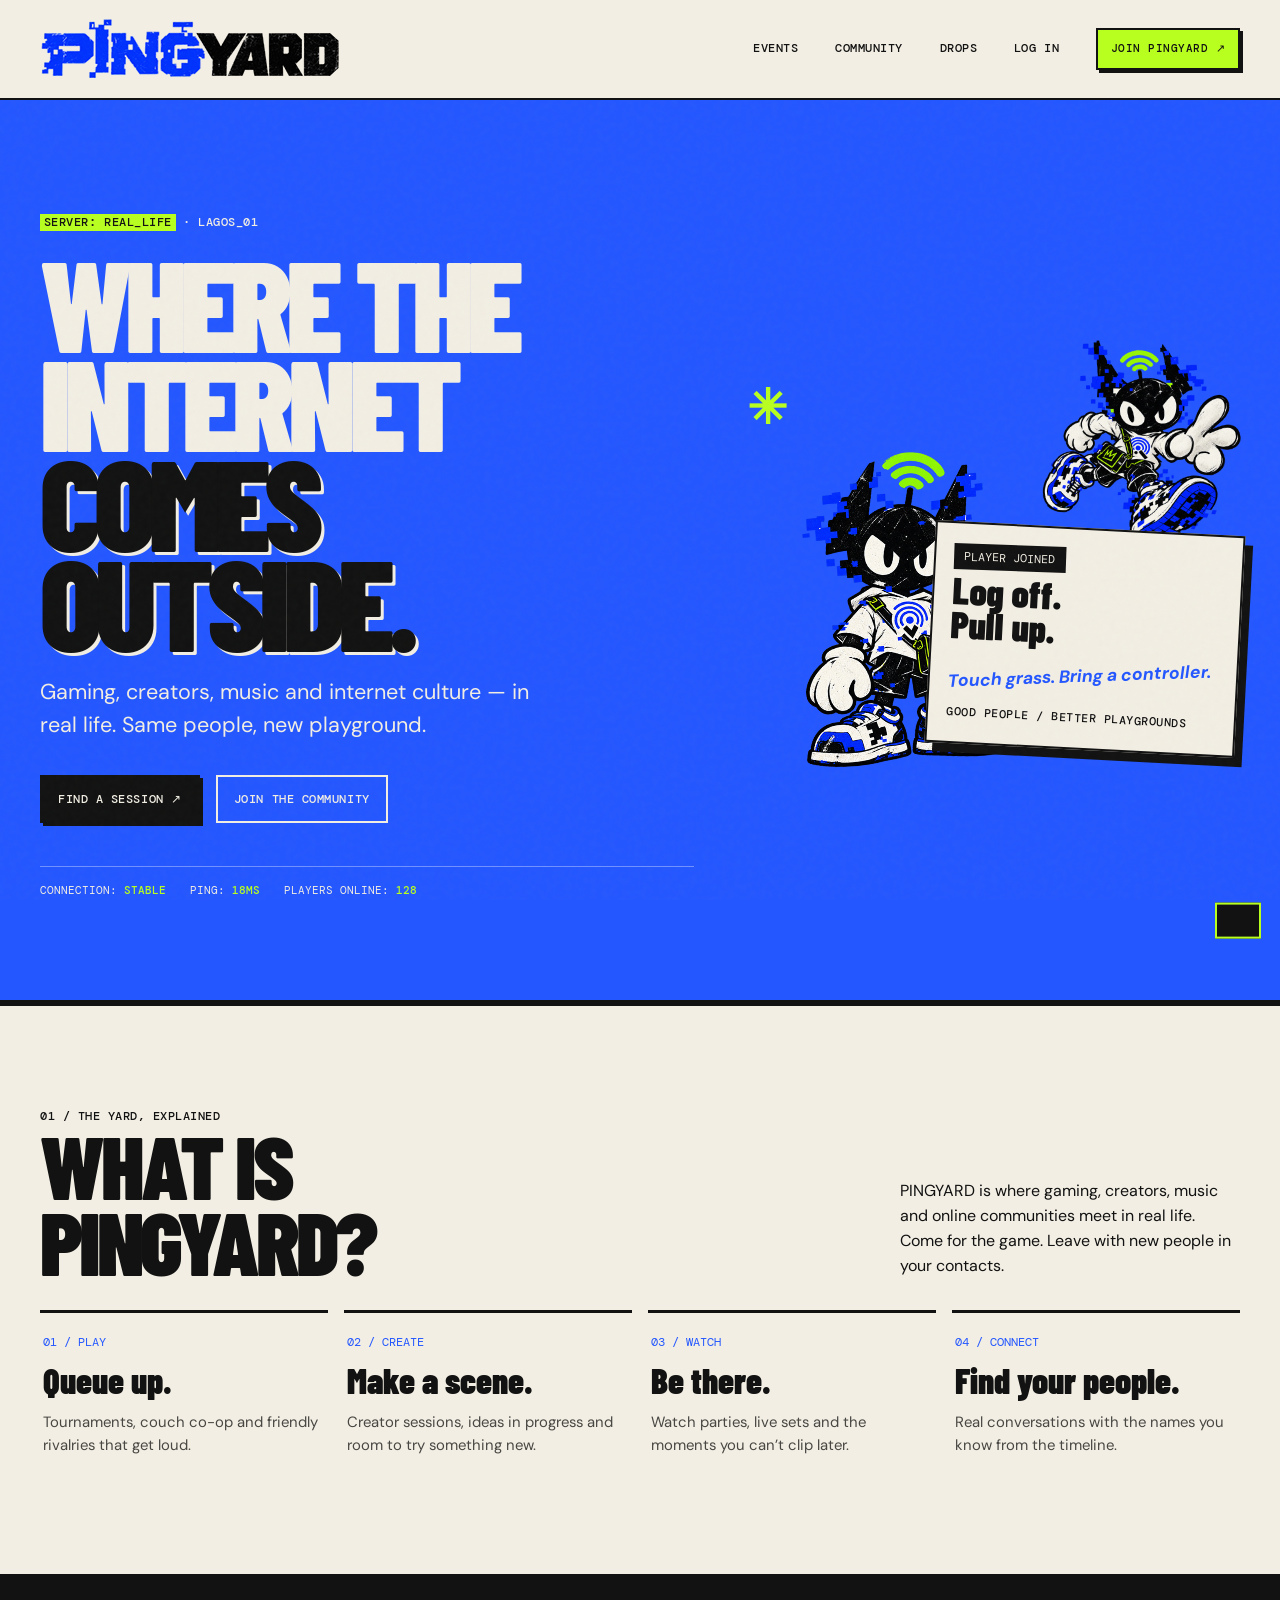
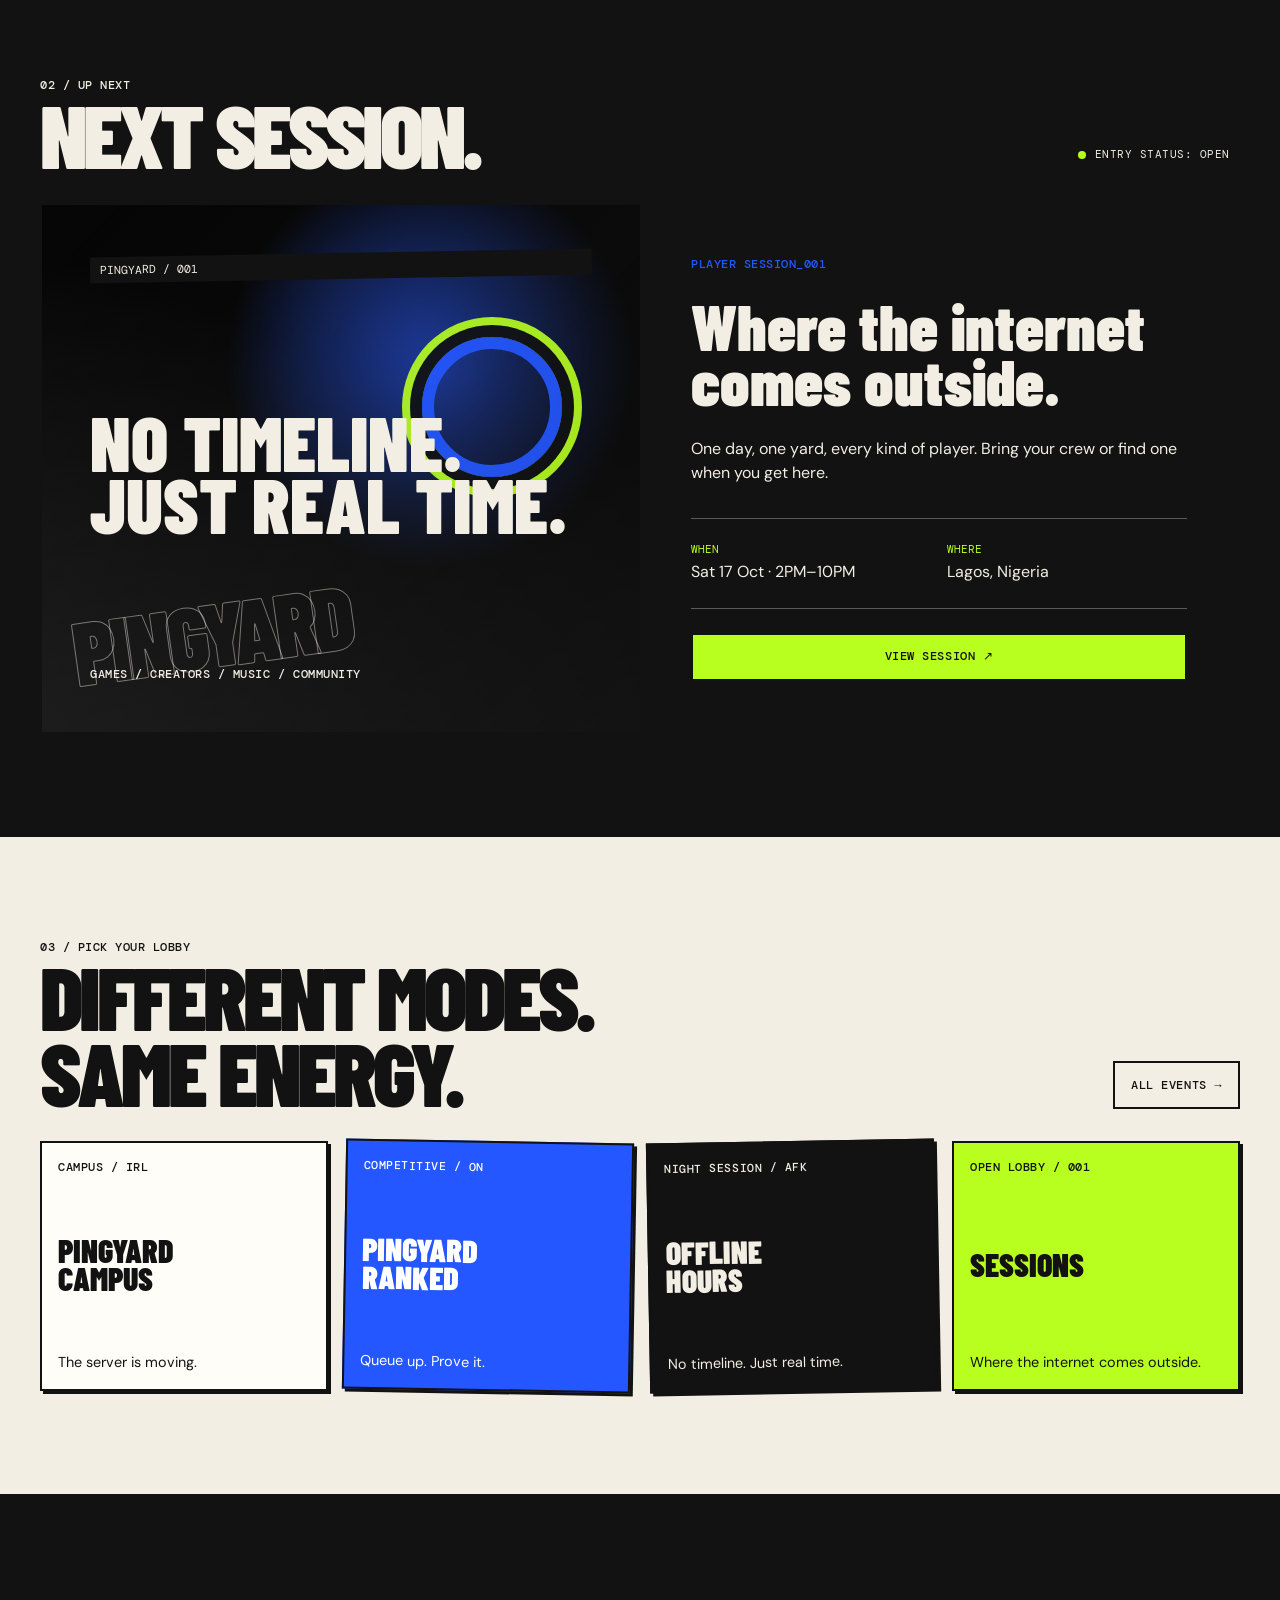
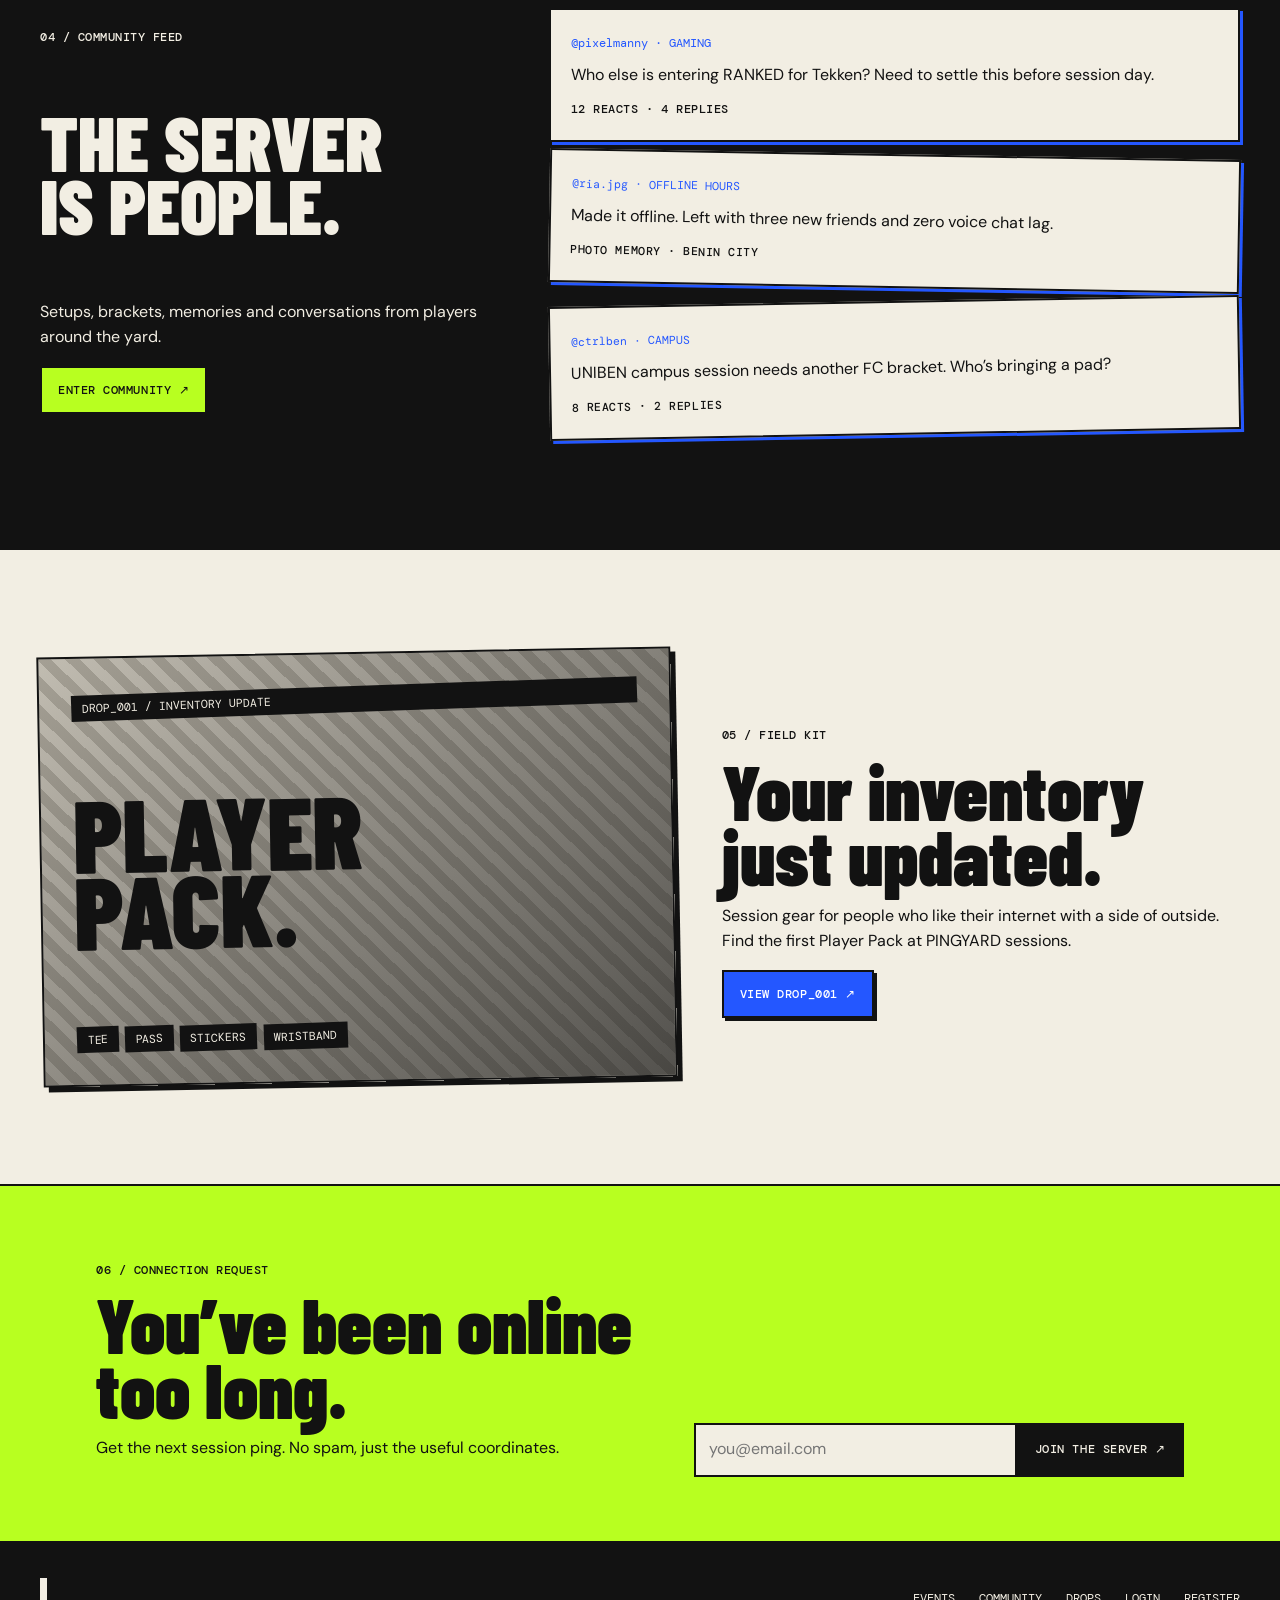
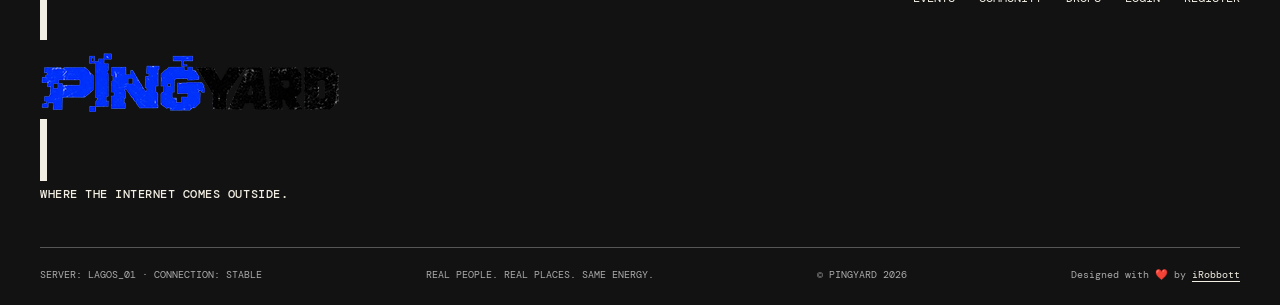
==== commit 5eb5ecfc: "Refactor code structure for improved readability and maintainability" ====
--- a/index.html
+++ b/index.html
@@ -1,11 +1,11 @@
 <!doctype html>
-<html lang="en"><head><meta charset="utf-8"><meta name="viewport" content="width=device-width,initial-scale=1"><meta name="theme-color" content="#f2eee3"><meta name="description" content="Gaming, creators, music and internet culture — in real life. Find your next PINGYARD session."><meta property="og:title" content="PINGYARD — Where the Internet Comes Outside"><meta property="og:description" content="Gaming, creators, music and internet culture — in real life."><title>PINGYARD — Where the Internet Comes Outside</title><link rel="stylesheet" href="assets/css/main.css"></head>
-<body><header class="site-header"><nav class="wrap nav-inner" aria-label="Main navigation"><a class="wordmark" href="./" aria-label="PINGYARD home"><b>PING</b>YARD</a><button class="nav-toggle" aria-label="Open menu" aria-expanded="false" aria-controls="primary-links"><span></span><span></span><span></span></button><div class="nav-links" id="primary-links"><a class="nav-link" href="events/">Events</a><a class="nav-link" href="community/">Community</a><a class="nav-link" href="drops/">Drops</a><a class="nav-link" href="login/">Log in</a><a class="button lime-btn nav-join" href="register/">Join PINGYARD ↗</a></div></nav></header>
-<main><section class="hero"><div class="wrap hero-grid"><div><p class="eyebrow"><span class="marker">SERVER: REAL_LIFE</span> · LAGOS_01</p><h1>Where the internet <span>comes outside.</span></h1><p class="hero-copy">Gaming, creators, music and internet culture — in real life. Same people, new playground.</p><div class="hero-actions"><a class="button dark" href="events/">Find a session ↗</a><a class="button outline" href="community/">Join the community</a></div><div class="hero-stats"><span>Connection: <strong>stable</strong></span><span>Ping: <strong><span data-ping>18</span>ms</strong></span><span>Players online: <strong>128</strong></span></div></div><div class="hero-art" aria-label="PINGYARD glitch imp mascot illustration"><span class="spark one" aria-hidden="true">✳</span><span class="spark two" aria-hidden="true">↗</span><div class="imp" aria-hidden="true"><span class="imp-ping">)))</span><span class="imp-eye"></span><span class="imp-x">×</span></div><aside class="paper-card"><span class="tape-label">PLAYER JOINED</span><h2>Log off.<br>Pull up.</h2><p class="scribble">Touch grass. Bring a controller.</p><span class="eyebrow">GOOD PEOPLE / BETTER PLAYGROUNDS</span></aside></div></div></section>
+<html lang="en"><head><meta charset="utf-8"><meta name="viewport" content="width=device-width,initial-scale=1"><meta name="theme-color" content="#f2eee3"><meta name="description" content="Gaming, creators, music and internet culture — in real life. Find your next PINGYARD session."><meta property="og:title" content="PINGYARD — Where the Internet Comes Outside"><meta property="og:description" content="Gaming, creators, music and internet culture — in real life."><title>PINGYARD — Where the Internet Comes Outside</title><link rel="stylesheet" href="assets/css/main.css"><link rel="icon" type="image/png" href="favicon.png"><meta property="og:image" content="og-img.png"><meta property="og:image:width" content="640"><meta property="og:image:height" content="320"><meta property="og:image:alt" content="PINGYARD. Where the internet comes outside"></head>
+<body><header class="site-header"><nav class="wrap nav-inner" aria-label="Main navigation"><a class="wordmark" href="./" aria-label="PINGYARD home"><img src="assets/images/brand/logo.png" alt="PINGYARD"></a><button class="nav-toggle" aria-label="Open menu" aria-expanded="false" aria-controls="primary-links"><span></span><span></span><span></span></button><div class="nav-links" id="primary-links"><a class="nav-link" href="events/">Events</a><a class="nav-link" href="community/">Community</a><a class="nav-link" href="drops/">Drops</a><a class="nav-link" href="login/">Log in</a><a class="button lime-btn nav-join" href="register/">Join PINGYARD ↗</a></div></nav></header>
+<main><section class="hero"><div class="wrap hero-grid"><div><p class="eyebrow"><span class="marker">SERVER: REAL_LIFE</span> · LAGOS_01</p><h1>Where the internet <span>comes outside.</span></h1><p class="hero-copy">Gaming, creators, music and internet culture — in real life. Same people, new playground.</p><div class="hero-actions"><a class="button dark" href="events/">Find a session ↗</a><a class="button outline" href="community/">Join the community</a></div><div class="hero-stats"><span>Connection: <strong>stable</strong></span><span>Ping: <strong><span data-ping>18</span>ms</strong></span><span>Players online: <strong>128</strong></span></div></div><div class="hero-art" aria-label="PINGYARD glitch imp mascot illustration"><span class="spark one" aria-hidden="true">✳</span><span class="spark two" aria-hidden="true">↗</span><img class="mascot-primary" src="assets/images/brand/mascot-1.png" alt="PINGYARD glitch imp mascot, standing"> <img class="mascot-secondary" src="assets/images/brand/mascot-2.png" alt="PINGYARD glitch imp mascot, jumping"><aside class="paper-card"><span class="tape-label">PLAYER JOINED</span><h2>Log off.<br>Pull up.</h2><p class="scribble">Touch grass. Bring a controller.</p><span class="eyebrow">GOOD PEOPLE / BETTER PLAYGROUNDS</span></aside></div></div></section>
 <section class="section wrap"><div class="section-head"><div><p class="eyebrow section-kicker">01 / The yard, explained</p><h2>What is<br>PINGYARD?</h2></div><p>PINGYARD is where gaming, creators, music and online communities meet in real life. Come for the game. Leave with new people in your contacts.</p></div><div class="category-grid"><article class="category"><span class="category-no">01 / PLAY</span><h3>Queue up.</h3><p>Tournaments, couch co-op and friendly rivalries that get loud.</p></article><article class="category"><span class="category-no">02 / CREATE</span><h3>Make a scene.</h3><p>Creator sessions, ideas in progress and room to try something new.</p></article><article class="category"><span class="category-no">03 / WATCH</span><h3>Be there.</h3><p>Watch parties, live sets and the moments you can’t clip later.</p></article><article class="category"><span class="category-no">04 / CONNECT</span><h3>Find your people.</h3><p>Real conversations with the names you know from the timeline.</p></article></div></section>
 <section class="section dark-section"><div class="wrap"><div class="section-head"><div><p class="eyebrow section-kicker">02 / Up next</p><h2>Next session.</h2></div><span class="status-label">Entry status: open</span></div><div class="session-feature"><div class="session-poster"><span class="tape-label">PINGYARD / 001</span><div class="poster-sun" aria-hidden="true"></div><strong class="poster-title">No timeline.<br>Just real time.</strong><span class="eyebrow">GAMES / CREATORS / MUSIC / COMMUNITY</span></div><div class="session-info"><span class="eyebrow blue">PLAYER SESSION_001</span><h3>Where the internet comes outside.</h3><p>One day, one yard, every kind of player. Bring your crew or find one when you get here.</p><div class="event-meta"><div><strong>WHEN</strong>Sat 17 Oct · 2PM–10PM</div><div><strong>WHERE</strong>Lagos, Nigeria</div></div><a class="button lime-btn" href="events/session-001/">View session ↗</a></div></div></div></section>
 <section class="section wrap"><div class="section-head"><div><p class="eyebrow section-kicker">03 / Pick your lobby</p><h2>Different modes.<br>Same energy.</h2></div><a class="button outline" href="events/">All events →</a></div><div class="type-grid"><article class="type-card"><span class="eyebrow">CAMPUS / IRL</span><h3>PINGYARD<br>Campus</h3><p>The server is moving.</p></article><article class="type-card"><span class="eyebrow">COMPETITIVE / ON</span><h3>PINGYARD<br>Ranked</h3><p>Queue up. Prove it.</p></article><article class="type-card"><span class="eyebrow">NIGHT SESSION / AFK</span><h3>Offline<br>Hours</h3><p>No timeline. Just real time.</p></article><article class="type-card"><span class="eyebrow">OPEN LOBBY / 001</span><h3>Sessions</h3><p>Where the internet comes outside.</p></article></div></section>
 <section class="section dark-section"><div class="wrap community-tease"><div><p class="eyebrow section-kicker">04 / Community feed</p><h2 class="tease-note">The server<br>is people.</h2><p>Setups, brackets, memories and conversations from players around the yard.</p><a class="button lime-btn" href="community/">Enter community ↗</a></div><div><article class="post-mini"><span class="player">@pixelmanny · GAMING</span><p>Who else is entering RANKED for Tekken? Need to settle this before session day.</p><span class="eyebrow">12 REACTS · 4 REPLIES</span></article><article class="post-mini"><span class="player">@ria.jpg · OFFLINE HOURS</span><p>Made it offline. Left with three new friends and zero voice chat lag.</p><span class="eyebrow">PHOTO MEMORY · BENIN CITY</span></article><article class="post-mini"><span class="player">@ctrlben · CAMPUS</span><p>UNIBEN campus session needs another FC bracket. Who’s bringing a pad?</p><span class="eyebrow">8 REACTS · 2 REPLIES</span></article></div></div></section>
 <section class="section wrap"><div class="pack-feature"><div class="pack-art"><span class="tape-label">DROP_001 / INVENTORY UPDATE</span><h3>Player<br>Pack.</h3><div class="pack-items"><span class="tape-label">TEE</span><span class="tape-label">PASS</span><span class="tape-label">STICKERS</span><span class="tape-label">WRISTBAND</span></div></div><div class="pack-copy"><p class="eyebrow">05 / Field kit</p><h2>Your inventory just updated.</h2><p>Session gear for people who like their internet with a side of outside. Find the first Player Pack at PINGYARD sessions.</p><a class="button" href="drops/">View Drop_001 ↗</a></div></div></section>
 <section class="newsletter"><div class="wrap newsletter-inner"><div><p class="eyebrow">06 / Connection request</p><h2>You’ve been online<br>too long.</h2><p>Get the next session ping. No spam, just the useful coordinates.</p></div><form class="newsletter-form" id="newsletter-form"><label class="hidden" for="newsletter-email">Email address</label><input id="newsletter-email" name="email" type="email" placeholder="you@email.com" required><button class="button dark" type="submit">Join the server ↗</button></form></div></section></main>
-<footer class="site-footer"><div class="wrap"><div class="footer-top"><div class="footer-brand"><a class="wordmark" href="./"><b>PING</b>YARD</a><p class="eyebrow">Where the internet comes outside.</p></div><div class="footer-links"><a href="events/">Events</a><a href="community/">Community</a><a href="drops/">Drops</a><a href="login/">Login</a><a href="register/">Register</a></div></div><div class="footer-bottom"><span>SERVER: LAGOS_01 · CONNECTION: STABLE</span><span>REAL PEOPLE. REAL PLACES. SAME ENERGY.</span><span>© PINGYARD 2026</span></div></div></footer><div class="toast" id="toast" role="status" aria-live="polite"></div><script src="assets/js/main.js" defer></script></body></html>
+<footer class="site-footer"><div class="wrap"><div class="footer-top"><div class="footer-brand"><a class="wordmark" href="./" aria-label="PINGYARD home"><img src="assets/images/brand/logo.png" alt="PINGYARD"></a><p class="eyebrow">Where the internet comes outside.</p></div><div class="footer-links"><a href="events/">Events</a><a href="community/">Community</a><a href="drops/">Drops</a><a href="login/">Login</a><a href="register/">Register</a></div></div><div class="footer-bottom"><span>SERVER: LAGOS_01 · CONNECTION: STABLE</span><span>REAL PEOPLE. REAL PLACES. SAME ENERGY.</span><span>© PINGYARD 2026</span><span>Designed with &#x2764;&#xFE0F; by <a href="https://irobbott.github.io">iRobbott</a></span></div></div></footer><div class="toast" id="toast" role="status" aria-live="polite"></div><script src="assets/js/main.js" defer></script></body></html>
--- a/assets/css/main.css
+++ b/assets/css/main.css
@@ -4,3 +4,13 @@
 @media(max-width:850px){.nav-links{gap:1rem}.nav-link{font-size:.66rem}.hero-grid{grid-template-columns:1.05fr .95fr}.hero-art{min-height:350px}.category-grid,.type-grid{grid-template-columns:repeat(2,1fr)}.community-layout{grid-template-columns:1fr}.community-sidebar{display:grid;grid-template-columns:1fr 1fr;gap:1rem}.event-grid{grid-template-columns:1fr}.form-layout{gap:1.5rem}}
 @media(max-width:640px){:root{--space:1.15rem}.nav-inner{min-height:64px}.nav-toggle{display:block}.nav-join{display:none}.nav-links{display:none;position:absolute;top:64px;left:0;right:0;padding:1rem 1.15rem 1.3rem;background:var(--paper);border-bottom:2px solid var(--ink);flex-direction:column;align-items:stretch;gap:0}.nav-links.open{display:flex}.nav-link{padding:.85rem 0;border-bottom:1px solid var(--line);font-size:.78rem}.nav-link[aria-current=page]:after{display:none}.hero-grid{grid-template-columns:1fr;min-height:unset;padding-block:3.2rem 2rem;gap:1rem}.hero h1{font-size:clamp(4rem,19vw,6.8rem);margin:.9rem 0 1.1rem}.hero-copy{font-size:1rem}.hero-art{min-height:295px;margin-top:.7rem}.imp{transform:scale(.78) rotate(-6deg)}.paper-card{width:250px;padding:.8rem}.paper-card h2{font-size:1.8rem}.hero-stats{gap:.7rem 1.2rem;margin-top:1.8rem}.section-head{display:block}.section-head p{margin-top:1rem}.category-grid{gap:1.5rem .9rem}.category h3{font-size:1.9rem}.session-feature,.pack-feature,.community-tease,.detail-grid,.detail-section-grid,.form-layout{grid-template-columns:1fr}.session-poster{min-height:330px}.session-info{padding:1.4rem}.type-grid{gap:.7rem}.type-card{min-height:210px;padding:.8rem}.type-card h3{font-size:1.7rem}.tease-note{font-size:3.3rem}.pack-art{min-height:340px}.newsletter-inner{display:block}.newsletter-form{margin-top:1.5rem}.footer-top,.footer-bottom{display:block}.footer-links{margin-top:1.5rem;gap:1rem}.footer-bottom span{display:block;margin-top:.6rem}.page-title{font-size:clamp(3.7rem,19vw,6rem)}.event-card{grid-template-columns:.75fr 1.25fr;min-height:225px}.event-thumb strong{font-size:1.55rem}.event-details{padding:.9rem}.event-details h2{font-size:1.5rem}.detail-poster{aspect-ratio:1/1;max-width:340px;margin:0 auto}.detail-content h1{font-size:3.7rem}.activity-list{grid-template-columns:1fr 1fr}.community-sidebar{grid-template-columns:1fr}.auth-art{min-height:330px}.auth-art .imp{transform:scale(.8) rotate(8deg);margin:1rem}.form-layout{padding-block:2rem}.form-layout>section{order:0}.form-layout>.auth-art{order:-1}.post-card{padding:1rem}.filters{gap:.45rem}.filter-btn{padding:.5rem .6rem;font-size:.62rem}}
 @media(prefers-reduced-motion:reduce){*,*:before,*:after{scroll-behavior:auto!important;animation-duration:.01ms!important;animation-iteration-count:1!important;transition-duration:.01ms!important}}
+/* Official PINGYARD image assets */
+.hero .marker{color:var(--ink)}
+.hero-art .mascot-primary{position:absolute;left:2%;bottom:0;width:min(72%,320px);max-height:96%;object-fit:contain;z-index:2;transform:rotate(-4deg)}
+.hero-art .mascot-secondary{position:absolute;right:0;top:2%;width:min(47%,205px);max-height:68%;object-fit:contain;z-index:1;transform:rotate(4deg)}
+.hero-art .paper-card{right:0;bottom:4%;z-index:3;width:min(310px,78%)}
+.auth-art .auth-mascot{width:min(86%,350px);height:auto;max-height:310px;object-fit:contain;align-self:center;margin:auto}
+@media(max-width:640px){.hero-art .mascot-primary{left:0;width:min(71%,245px);max-height:90%}.hero-art .mascot-secondary{right:0;top:0;width:min(47%,155px);max-height:62%}.hero-art .paper-card{right:0;bottom:1%;width:min(245px,73%)}.auth-art .auth-mascot{max-height:230px}}
+.footer-brand .wordmark{background:var(--paper);padding:.3rem .45rem;transform:rotate(-1deg)}
+
+.footer-bottom a{color:var(--paper);text-underline-offset:3px}.footer-bottom a:hover{color:var(--lime)}
